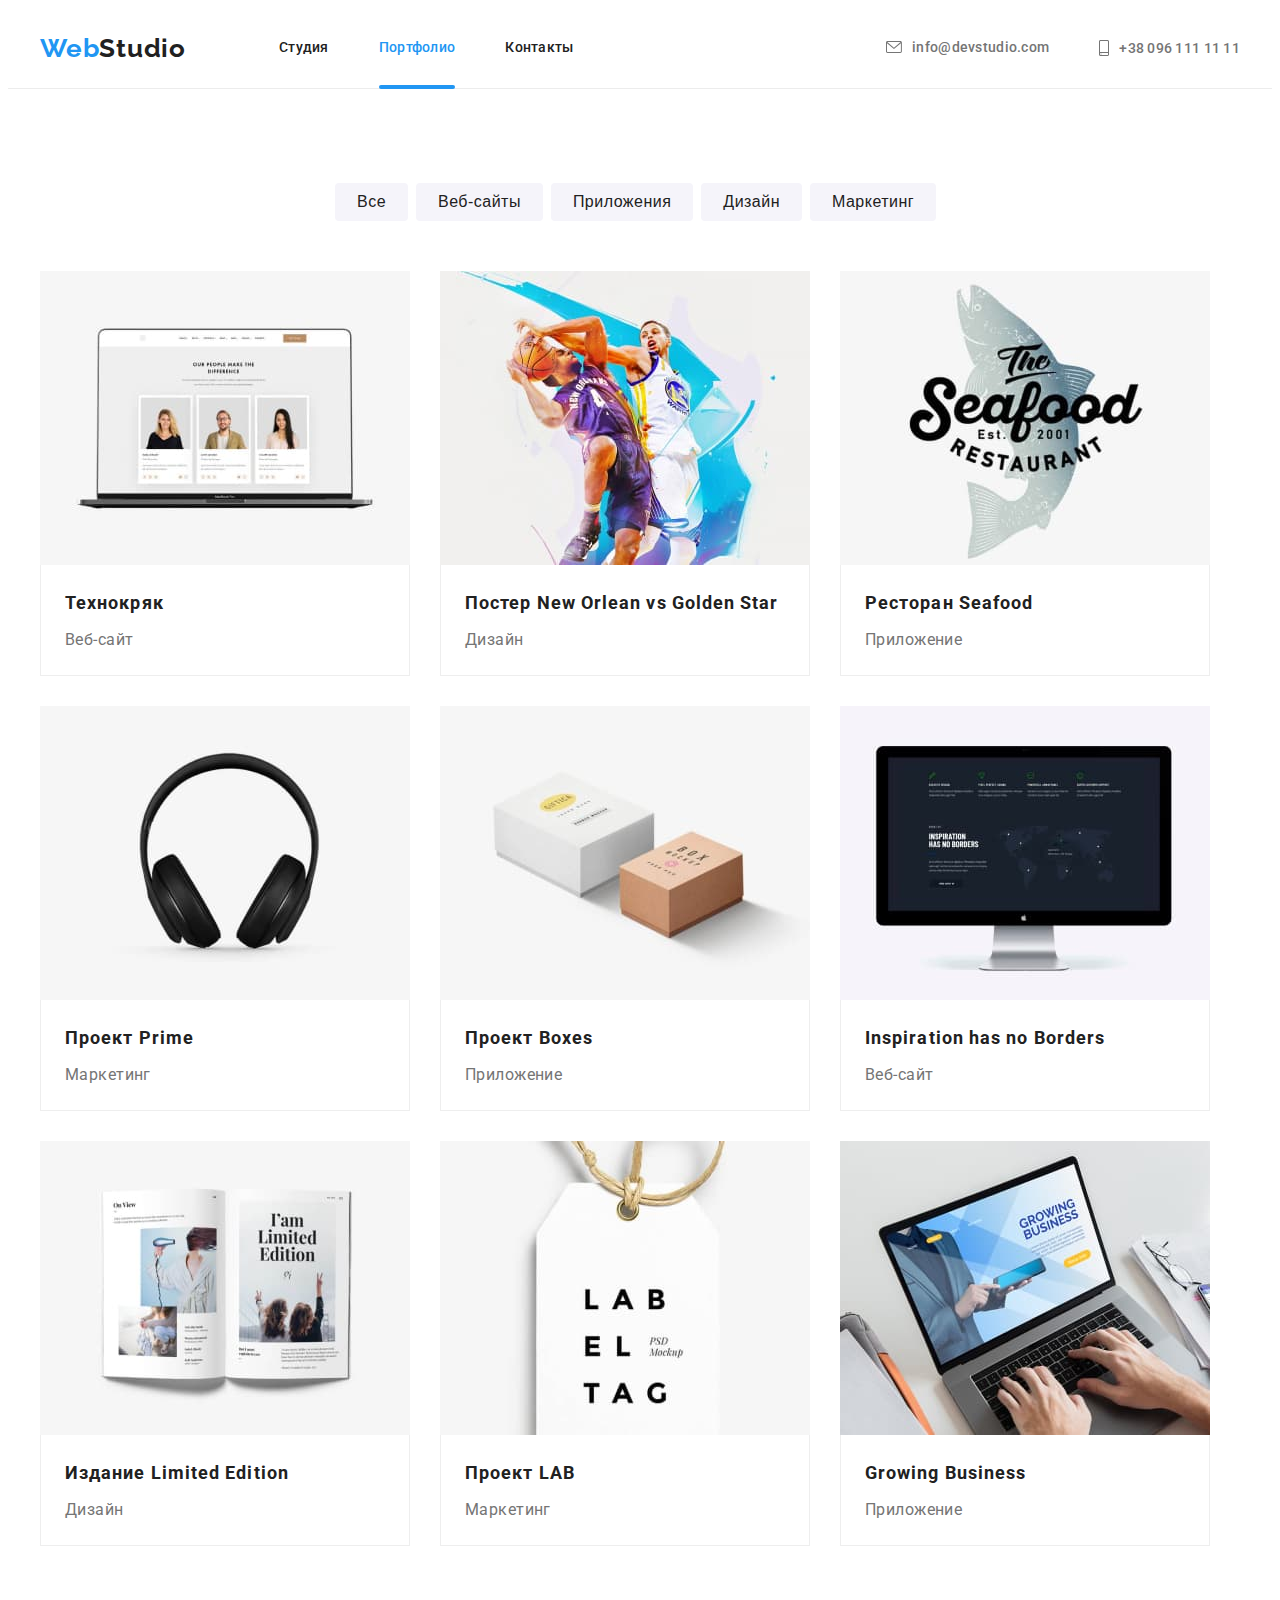
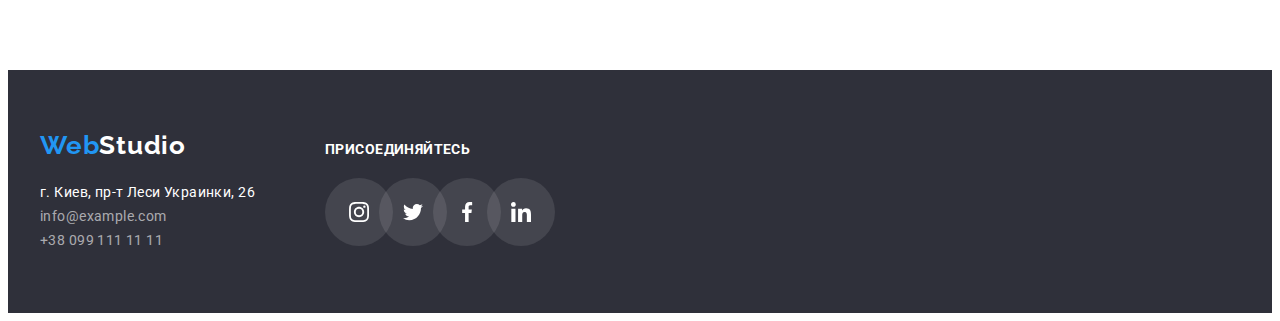
==== portfolio.html @ ee5de61a "new" ====
<!DOCTYPE html>
<html lang="ru">
<head>
    <meta charset="UTF-8">
    <meta http-equiv="X-UA-Compatible" content="IE=edge">
    <meta name="viewport" content="width=device-width, initial-scale=1.0">
    <!-- нормалізація -->
    <link rel="stylesheet" href="https://cdnjs.cloudflare.com/ajax/libs/modern-normalize/1.1.0/modern-normalize.min.css" integrity="sha512-wpPYUAdjBVSE4KJnH1VR1HeZfpl1ub8YT/NKx4PuQ5NmX2tKuGu6U/JRp5y+Y8XG2tV+wKQpNHVUX03MfMFn9Q==" crossorigin="anonymous" referrerpolicy="no-referrer" />
    <!-- наші основні стилі -->
    <link rel="stylesheet" href="./styles/styles.css">
    <title>WebStudio</title>
    <link rel="preconnect" href="https://fonts.googleapis.com">
    <link rel="preconnect" href="https://fonts.gstatic.com" crossorigin>
    <link href="https://fonts.googleapis.com/css2?family=Raleway:wght@700&family=Roboto:wght@400;500;700;900&display=swap" rel="stylesheet">
</head>
<body>
        <!-- хедер -->
        <header class="header">
            <div class="container header-container">
              <a class="logo-link link" href="./index.html">
                <span class="logo-web">Web</span>Studio
              </a>
              <nav class="header-nav">
                <ul class="header-list list">
                  <li class="header-list-item">
                    <a class="header-link link" href="./index.html">Студия</a>
                  </li>
                  <li class="header-list-item">
                    <a class="header-link link  current" href="./portfolio.html">Портфолио</a>
                  </li>
                  <li class="header-list-item">
                    <a class="header-link link" href="">Контакты</a>
                  </li>
                </ul>
              </nav>
              <div class="header-contact">
                <ul class="list contact-list">
                  <li>
                    <a class="link contact-link" href="mailto:info@devstudio.com">
                      <svg class="header-icon icon" width="16" height="12">
                        <use href="./images/icons.svg#icon-mail-header"></use>
                      </svg>
                      info@devstudio.com
                    </a>
                  </li>
                  <li>
                    <a class="link contact-link" href="tel:+380961111111">
                      <svg class="header-icon icon" width="10" height="16">
                        <use href="./images/icons.svg#icon-tel-header"></use>
                      </svg>
                      +38 096 111 11 11
                    </a>
                  </li>
                </ul>
              </div>
            </div>
          </header>
    
    <main>
        <!-- секція портфоліо -->
       <section class="section section-main ">
        <div class="container">
           <h1 hidden>Портфолио</h1>
           <ul class="list container-button ">
               <li><button class="btn list-btn btn-1" type="button">Все</button></li>
               <li><button class="btn list-btn" type="button">Веб-сайты</button></li>
               <li><button class="btn list-btn" type="button">Приложения</button></li>
               <li><button class="btn list-btn" type="button">Дизайн</button></li>
               <li><button class="btn list-btn" type="button">Маркетинг</button></li>
           </ul>
           <ul class="list list-box">
               <li class="main-box">
                <a class="main-box-item" href="">
                   <div class="overlay">
                    <img src="./images/images-portfolio/img-prtf-1.jpg" width="370" height="294" alt="Три фото на экране ноутбука">
                   <div class="main-box-overlay">
                    <p class="main-box-desc">Ресурс предлагает комплексные предложения с разным уровнем функционала и сервисов. Все это позволит посетителю получить исчерпывающие сведения о компании или частном лице.</p>
                   </div>
                  </div>
                  
                    <div class="box-content">
                        <h2 class="main-title">Технокряк</h2>
                        <p class="main-content">Веб-сайт</p>
                    </div>
                    
                    
                </a>
                </li>
               <li class="main-box">
                <a class="main-box-item" href="">
                  <div class="overlay">
                   <img src="./images/images-portfolio/img-prtf-2.jpg" width="370" height="294" alt="Баскетболисты в игре">
                   <div class="main-box-overlay">
                    <p class="main-box-desc">Ресурс предлагает комплексные предложения с разным уровнем функционала и сервисов. Все это позволит посетителю получить исчерпывающие сведения о компании или частном лице.</p>
                   </div>
                  </div>
                    <div class="box-content">
                        <h2 class="main-title">Постер New Orlean vs Golden Star</h2>
                        <p class="main-content">Дизайн</p>
                    </div>
                </a>
               </li>
               <li class="main-box">
                <a class="main-box-item" href="">
                   
                  <div class="overlay">
                    <img src="./images/images-portfolio/img-prtf-3.jpg" width="370" height="294" alt="Афиша рыбного ресторана">
                   <div class="main-box-overlay">
                    <p class="main-box-desc">Ресурс предлагает комплексные предложения с разным уровнем функционала и сервисов. Все это позволит посетителю получить исчерпывающие сведения о компании или частном лице.</p>
                   </div> 
                  </div>
                   <div class="box-content">
                        <h2 class="main-title">Ресторан Seafood</h2>
                        <p class="main-content">Приложение</p>
                    </div>
                </a>
               </li>
               <li class="main-box">
                <a class="main-box-item" href="">
                  <div class="overlay">
                    <img src="./images/images-portfolio/img-prtf-4.jpg" width="370" height="294" alt="Наушники">
                   <div class="main-box-overlay">
                    <p class="main-box-desc">Ресурс предлагает комплексные предложения с разным уровнем функционала и сервисов. Все это позволит посетителю получить исчерпывающие сведения о компании или частном лице.</p>
                   </div> 
                  </div>
                   <div class="box-content">
                        <h2 class="main-title">Проект Prime</h2>
                        <p class="main-content">Маркетинг</p>
                    </div>
                </a>
               </li>
               <li class="main-box">
                <a class="main-box-item" href="">
                  <div class="overlay">
                    <img src="./images/images-portfolio/img-prtf-5.jpg" width="370" height="294" alt="Пример дизайна коробок">
                   <div class="main-box-overlay">
                    <p class="main-box-desc">Ресурс предлагает комплексные предложения с разным уровнем функционала и сервисов. Все это позволит посетителю получить исчерпывающие сведения о компании или частном лице.</p>
                   </div> 
                  </div>
                   <div class="box-content">
                        <h2 class="main-title">Проект Boxes</h2>
                        <p class="main-content">Приложение</p>
                    </div>
                </a>
               </li>
               <li class="main-box">
                <a class="main-box-item" href="">
                  <div class="overlay">
                    <img src="./images/images-portfolio/img-prtf-6.jpg" width="370" height="294" alt="Экран MAC">
                   <div class="main-box-overlay">
                    <p class="main-box-desc">Ресурс предлагает комплексные предложения с разным уровнем функционала и сервисов. Все это позволит посетителю получить исчерпывающие сведения о компании или частном лице.</p>
                   </div> 
                  </div>
                   <div class="box-content">
                        <h2 class="main-title">Inspiration has no Borders</h2>
                        <p class="main-content">Веб-сайт</p>
                    </div>
                </a>
               </li>
               <li class="main-box">
                <a class="main-box-item" href="">
                  <div class="overlay">
                    <img src="./images/images-portfolio/img-prtf-7.jpg" width="370" height="294" alt="Разворот журнала">
                   <div class="main-box-overlay">
                    <p class="main-box-desc">Ресурс предлагает комплексные предложения с разным уровнем функционала и сервисов. Все это позволит посетителю получить исчерпывающие сведения о компании или частном лице.</p>
                   </div> 
                  </div>
                   <div class="box-content">
                        <h2 class="main-title">Издание Limited Edition</h2>
                        <p class="main-content">Дизайн</p>
                    </div>
                </a>
               </li>
               <li class="main-box">
                <a class="main-box-item" href="">
                  <div class="overlay">
                    <img src="./images/images-portfolio/img-prtf-8.jpg" width="370" height="294" alt="Бирка на веревке">
                   <div class="main-box-overlay">
                    <p class="main-box-desc">Ресурс предлагает комплексные предложения с разным уровнем функционала и сервисов. Все это позволит посетителю получить исчерпывающие сведения о компании или частном лице.</p>
                   </div> 
                  </div>
                   <div class="box-content">
                        <h2 class="main-title">Проект LAB</h2>
                        <p class="main-content">Маркетинг</p>
                    </div>
                </a>
               </li>
               <li class="main-box">
                <a class="main-box-item" href="">
                  <div class="overlay">
                    <img src="./images/images-portfolio/img-prtf-9.jpg" width="370" height="294" alt="Руки на клавиатуре ноутбука">
                   <div class="main-box-overlay">
                    <p class="main-box-desc">Ресурс предлагает комплексные предложения с разным уровнем функционала и сервисов. Все это позволит посетителю получить исчерпывающие сведения о компании или частном лице.</p>
                   </div> 
                  </div>
                   <div class="box-content">
                        <h2 class="main-title">Growing Business</h2>
                        <p class="main-content">Приложение</p>
                    </div>
                </a>
               </li>
           </ul>
        </div>
       </section>

    </main>
<!-- футер -->
<footer class="section-footer">
    <div class="container container-footer">
      <div>
      <a class="link footer-link-logo" href="./index.html"
        ><span class="logo-web">Web</span>Studio</a
      >
      <address>
        <ul class="list">
          <li>
            <a
              class="link footer-adress"
              href="https://goo.gl/maps/dULMYjYMqGE6EUVB7"
              target="_blank"
              rel="noopener noreferrer"
              >г. Киев, пр-т Леси Украинки, 26</a
            >
          </li>
          <li>
            <a
              class="link footer-link link-mail"
              href="mailto:info@example.com"
              >info@example.com</a
            >
          </li>
          <li>
            <a class="link footer-link link-tel" href="tel:+380991111111"
              >+38 099 111 11 11</a
            >
          </li>
        </ul>
      </address>
      </div>
      <div class="footer-social">
          <strong class="join">присоединяйтесь</strong>
          <ul class="footer-icons-list">
              <li class="footer-icons-item">
                  <a class="footer-link-icon icon" href="">
                      <svg class="footer-icon" width="20" height="20">
                          <use href="./images/icons.svg#icon-instagram"></use>
                      </svg>
                  </a>
              </li>
              <li class="footer-icons-item">
                  <a class="footer-link-icon icon" href="">
                      <svg class="footer-icon" width="20" height="20">
                          <use href="./images/icons.svg#icon-twitter"></use>
                      </svg>
                  </a>
              </li>
              <li class="footer-icons-item">
                  <a class="footer-link-icon icon" href="">
                      <svg class="footer-icon" width="20" height="20">
                          <use href="./images/icons.svg#icon-facebook"></use>
                      </svg>
                  </a>
              </li>
              <li class="footer-icons-item">
                  <a class="footer-link-icon icon" href="">
                      <svg class="footer-icon" width="20" height="20">
                          <use href="./images/icons.svg#icon-linkedin"></use>
                      </svg>
                  </a>
              </li>
          </ul>
      </div>
    </div>
  </footer>
  <script src="./js/modal.js"></script>
</body>
</html>
---- styles/styles.css ----
:root {
    /* fonts */
    --main-font: "roboto";
    --secondary-font: "raleway";

     /* text colors  */
     --accent-color: #2196F3;
     --light-theme-txt:  #212121;
     --dark-theme-txt:  #FFFFFF;
     --content-txt: #757575;
    

     /* bg colors */
     --dark-theme-bg: #2F303A;
     --white-theme-bg: #ffffff;
     --light-theme-bg: #F5F4FA;

     /* others */
     --borders-box: #EEEEEE;
     --icon-color: #AFB1B8;

     /* animation */
     --anim:  250ms cubic-bezier(0.4, 0, 0.2, 1);


     


    }

    body {
        font-family: var(--main-font), sans-serif ;
        font-size: 14px ;
        line-height: 1.71;
        letter-spacing: 0.03em;
        color:var(--light-theme-txt) ;
         }

         /* reset */

         h1,h2,h3,p {
            margin: 0;
         }

         img {
            display: block;
            max-width: 100%;
            height: auto;
         }

         /* common styles start */
         .no-scroll {
          overflow: hidden;
         }

         .container {
            width: 1200px;
            padding-left: 15px;
            padding-right: 15px;
            margin-left: auto;
            margin-right: auto;
            
         }
         .link {
             text-decoration: none;
         }
         .list {
             list-style: none;
             margin: 0;
             padding: 0;
         }
         .section {
          padding-top: 94px;
          padding-bottom: 94px;
         }
         

         /* common styles end */

         /* header section */
         .header {
          border-bottom: 1px solid #ECECEC;
         }
         .header-container {
            display: flex;
            align-items: center;
            height: 80px;
           
         }
         .header-nav {
            display: flex;
            margin-left: 93px;
         }
         .logo-web {
            display: flex;
            font-family: 'Raleway';
            font-style: normal;
            font-weight: 700;
            font-size: 26px;
            line-height: 1.19;
            letter-spacing: 0.03em;
            color:var(--accent-color);
         }
         .logo-link {
            display: flex;
            font-family: 'Raleway';
            font-style: normal;
            font-weight: 700;
            font-size: 26px;
            line-height: 1.19;
            letter-spacing: 0.03em;
            color:var(--light-theme-txt);
            
         }
         .header-list {
          position: relative;
          
          display: flex;
         }
         .header-link {
           
            display: block;
            font-weight: 500;
            line-height: 1.14;
            letter-spacing: 0.02em;
            color:var(--light-theme-txt);
            cursor: pointer;
            padding-top: 32px;
            padding-bottom: 32px;
            transition: color var(--anim);
         }
         .header-list-item {
          position: relative;
          
         }
         .header-list-item:not(:last-child)  {
            margin-right: 50px;
         }
         .header-contact {
            margin-left: auto;
         }
         .contact-link {
            margin-left: 50px;
         }
         
         .current {
            color: var(--accent-color);
         }
         .header-link:hover,
         .header-link:focus {
            color: var(--accent-color);
            
         }
         .contact-list {
            display: flex;
            font-weight: 500;
            line-height: 1.07;
            letter-spacing: 0.02em;
            color:var(--content-txt) ;
            cursor: pointer;
               
         }
         .contact-link {
             display: flex;
             align-items: center;
             justify-content: center;
             color: var(--content-txt);
             transition: color var(--anim);
         }
         .header-icon {
          margin-right: 10px;
          fill: currentColor;
         }
         
         .contact-link.header-link:hover .header-icon,
         .contact-link.header-link:focus .header-icon {
          fill: var(--accent-color);
         }
         .contact-link:hover,
         .contact-link:focus {
             color: var(--accent-color);
         }
         .current.header-link::after {
          content: '';
          position: absolute;
          bottom: -1px;
          left: 0;
          width: 100%;
          height: 4px;
          display: inline-block;
          background-color: var(--accent-color);
          border-radius: 2px;
         }
         
         
         
         /* герой */
        
         
         
         .hero {
          padding-top: 200px;
          padding-bottom: 200px;
          text-align: center;  
          background-color:var(--dark-theme-bg);
          background-image:linear-gradient(rgba(47, 48, 58, 0.4), rgba(47, 48, 58, 0.4)), url(../images/hero-bg.png);
          background-repeat: no-repeat;
          background-position: center;
          background-size: cover;
          max-width: 1600px;
          margin:0 auto;

         }
         
         .hero-title {
            margin-bottom: 25px;
            
            font-weight: 900;
            font-size: 44px;
            line-height: 1.36;
            text-align: center;
            letter-spacing: 0.06em;
            text-transform: uppercase;
            color:var(--dark-theme-txt)
         }
         .button-hero {
            border: none;
            
           
            width: 200px;
            height: 50px;
            text-align: center;
            font-weight: 700;
            font-size: 16px;
            line-height: 1.88;
            border-radius: 4px;
            letter-spacing: 0.06em;
            color:var(--dark-theme-txt);
            background-color: var(--accent-color);
            box-shadow: 0px 4px 4px rgba(0, 0, 0, 0.15);
            
            }
        .btn {
            padding: 6px 22px;
            font-weight: 500;
            font-size: 16px;
            line-height: 1.63;
            text-align: center;
            letter-spacing: 0.03em;
            color:var(--light-theme-txt);
            background-color: var(--light-theme-bg);
            cursor: pointer;
            border:var(--white-theme-bg);
             }
         .btn:hover,
         .btn:focus {
             text-shadow: 0px 4px 4px rgba(0, 0, 0, 0.25);
             color:var(--dark-theme-txt);
             background-color: var(--accent-color);
             box-shadow: 0px 3px 1px rgba(0, 0, 0, 0.1), 0px 1px 2px rgba(0, 0, 0, 0.08), 0px 2px 2px rgba(0, 0, 0, 0.12);
             border-radius: 4px;
            
             
             }  
             /* секция преимущества */
             
             
             .advantages-list {
               display: flex;
             }
             .advantages-item:not(:last-child) {
               margin-right:  30px;
             }
             .advtg-box {
               width: 270px;
             }
             
             .advantages-title {
               margin-bottom: 10px;
               font-family: 'Roboto';
               font-style: normal;
               font-weight: 700;
               font-size: 14px;
               line-height: 1.14;
               letter-spacing: 0.03em;
               text-transform: uppercase;
               color: var(--light-theme-txt);
                
             }
             .advantages-content {
                line-height: 1.71;
                letter-spacing: 0.03em;
                color:var(--content-txt);
             }
             .icon-wr {
              display: flex;
              align-items: center;
              justify-content: center;
              height: 120px;
              margin-bottom: 30px;
              background-color: var(--light-theme-bg);
              border-radius: 4px;
             }
             

             /* чем мы занимаемся */
             .list-example {
               display: flex;
              
             }
             .section-example {
              padding-top: 0;
             }

             .section-title {
             
               margin-bottom: 50px;
              
               font-family: 'Roboto';
               font-style: normal;
               font-weight: 700;
               font-size: 36px;
               line-height: 1.17;
               text-align: center;
               letter-spacing: 0.03em;
               color:var(--light-theme-txt);
                
                
             }
             .item-example {
              position: relative;
             }
             .item-example:not(:last-child) {
               margin-right: 30px;
             }

             .label-text {
              font-family: "Roboto";
              font-weight: 700;
              font-size: 14px;
              line-height: 1.14;
              text-align: center;
              letter-spacing: 0.03em;
              text-transform: uppercase;
              color: var(--dark-theme-txt);
             }
             .label {
              overflow: visible;
              bottom: 0;
              display: flex;
              justify-content: center;
              align-items: center;
              position: absolute;
              width: 370px;
              height: 70px;
              background: rgba(47, 48, 58, 0.8);
             }

             /* Наша команда */
             

             .list-team {
               display: flex;

             }
             

             .name-team-item {
               font-family: 'Roboto';
               font-style: normal;
               font-weight: 500;
               font-size: 16px;
               line-height: 1.19;
               text-align: center;
               letter-spacing: 0.03em;
               color:var(--light-theme-txt);
               
             }
             .team-prof {
                
                font-size: 16px;
                line-height: 1.19;
                text-align: center;
                letter-spacing: 0.03em;
                color:var(--content-txt);
             }
             .box-team {
                 background-color: var(--white-theme-bg);
                 box-shadow: 0px 2px 1px 0px #00000033;
                 box-shadow: 0px 1px 1px 0px #00000024;
                 box-shadow: 0px 1px 3px 0px #0000001F;
                 box-shadow: 0px 1px 3px rgba(0, 0, 0, 0.12), 0px 1px 1px rgba(0, 0, 0, 0.14), 0px 2px 1px rgba(0, 0, 0, 0.2);
                 border-radius: 0px 0px 4px 4px;

             }
             .box-team-item:not(:last-child) {
               margin-right: 30px;
               
             }
             .name-team-item {
              
               margin-bottom: 10px;
             }
             .team-prof {
               margin-bottom: 16px;
             }
             .section-team {
                 background-color: var(--light-theme-bg);
             }
             .main-title {
               font-family: 'Roboto';
               font-style: normal;
               font-weight: 700;
               font-size: 18px;
               line-height: 2;
               letter-spacing: 0.06em;
               color:var(--light-theme-txt);
                
             }
             .thumb-team {
              padding: 30px 0;
             }
             .icons-list-team {
              padding-inline-start: 0;
              display: flex;
              list-style: none;
              align-items: center;
              justify-content: center;
        
             }
             .icons-item-team:not(:last-child) {
              margin-right: 10px;

             }
             .icon-link-team {
              display: flex;
              align-items: center;
              justify-content: center;
              width: 44px;
              height: 44px;
              border-radius: 50%;
              background-color: var(--white-theme-bg);
              color: var(--icon-color);
              transition: color var(--anim), background-color var(--anim);
             }
             .icon-link-team:hover ,
             .icon-link-team:focus {
              background-color: var(--accent-color);
              color: var(--dark-theme-txt);
              
             
             }
             .icon-team {
             
              fill:currentColor;

             }
             .icon-team:hover,
             .icon-team:focus {
              fill: var(--dark-theme-txt);
             }

             /* section clients */
             .clients-list {
              display: flex;
              margin: 0;
              list-style: none;
              padding-inline-start: 0;
             }
             .client-item:not(:last-child) {
              margin-right: 30px;

             }
             .client-link {
              display: flex;
              width: 170px;
              height: 92px;
              align-items: center;
              justify-content: center;
              border: 1px solid var(--icon-color);
              border-radius: 4px;
              transition:  border var(--anim);


             }
             .client-icon {
              fill: var(--icon-color);
              transition: fill var(--anim);
             }
          
             .client-link:hover,
             .client-link:focus {
              color: var(--accent-color);
              border-color: var(--accent-color);
             }
          
             .client-link:hover .client-icon.icon,
             .client-link:focus .client-icon.icon {
              fill: var(--accent-color);
             }

             /* portfolio styles */
             
             .container-button {
               display: flex;
               margin-bottom: 50px;
              
            
             }

             .list-btn{
               margin-right: 8px;
               border-radius: 4px;
               transition: color var(--anim), background-color var(--anim), border-radius var(--anim), border var(--anim), box-shadow var(--anim);
             }
             .btn-1 {
               margin-left: 295px;
             }

             .list-box {
               
               display: flex;
               
               flex-wrap: wrap;
             }
             .main-title {
              margin-bottom: 4px;
             }
             .main-content {
                font-size: 16px;
                line-height: 1.88;
                color:var(--content-txt);
                
             }
             .main-box {
               
                margin-right: 30px;
                margin-bottom: 30px;
               
               
             
               }
               .overlay {
                position: relative;
                overflow: hidden;
               }
               .main-box:hover .main-box-overlay {
                transform: translateY(0);
                

               }
             .main-box:nth-child(3n) {
               margin-right: 0;
             }
             .main-box-item {
              
              display: block;
              text-decoration: none;
             }

             .main-box-item:hover,
             .main-box-item:focus {
              box-shadow: 0px 1px 1px rgba(0, 0, 0, 0.12), 0px 4px 4px rgba(0, 0, 0, 0.06), 1px 4px 6px rgba(0, 0, 0, 0.16);
             }
             .box-content {

              padding: 20px 24px;
              border-left: 1px solid var(--borders-box);
              border-right: 1px solid var(--borders-box);
              border-bottom: 1px solid var(--borders-box);


             }
             .main-box-desc {
              width: 370px;
              font-family: 'Roboto';
              font-style: normal;
              font-weight: 400;
              font-size: 18px;
              line-height: 28px;
              letter-spacing: 0.03em;
              color: var(--dark-theme-txt);   
             }
             .main-box-overlay {
              
              position: absolute;
              top: 0;
              left: 0;
              width: 100%;
              height: 100%;
              transform: translateY(100%);
              display: flex;
              align-items: center;
              justify-content: center;
              padding: 15px;
              transition: transform var(--anim);
              
              background-color: var(--accent-color);
             }
             


             /* Footer */
             .container-footer {
              display: flex;
              align-items: baseline;
              padding: 0 15px;
             }
             .section-footer {
               padding-top: 60px;
               padding-bottom: 60px;
               background-color: var(--dark-theme-bg);
             }
             
             
             .footer-link-logo {
               display: flex;
               
               margin-bottom: 20px;
               font-family: 'Raleway';
               font-style: normal;
               font-weight: 700;
               font-size: 26px;
               line-height: 1.19;
               letter-spacing: 0.03em;
               color:var(--dark-theme-txt);
             }
             .footer-adress {
               font-style: normal;
               line-height: 1.71;
               letter-spacing: 0.03em;
               color: var(--dark-theme-txt);
               transition: color var(--anim);
             }
             .footer-link {
               font-style: normal;
               color: var(--content-txt);
                line-height: 1.71;
                color: rgba(255, 255, 255, 0.6);
                transition: color var(--anim);
             
              }
             .link-mail {
               margin-top: 9px;
               margin-bottom: 9px;
             }
             .link-tel {
               margin-bottom: 60px;
             }
             
             .footer-adress:hover,
             .footer-adress:focus {
                 color: var(--accent-color);
             }
             
             .footer-link:hover,
             .footer-link:focus {
                 color: var(--accent-color);
             }
             
             .join {
              display: inline-block;
              margin-bottom: 20px;
              font-size: 14px;
              line-height: 1.14;
              text-transform: uppercase;
              color: var(--dark-theme-txt);
             }
             .footer-icons-list {
              display: flex;
              list-style: none;
              padding: 0;
              margin: 0;
             }
             .footer-icons-item {
              width: 44px;
              height: 44px;
             }
             .footer-icons-item:not(:last-child) {
              margin-right: 10px;
             }
             .footer-link-icon {
              display: flex;
              align-items: center;
              justify-content: center;
              width: 44px;
              height: 44px;
              padding: 12px;
              color: var(--white-color);
              background-color: rgba(255, 255, 255, 0.1);
              border-radius: 50%;
              transition: background-color var(--anim);

             }
             .footer-icon{
              fill: var(--dark-theme-txt);
             }
             .footer-link-icon:hover,
             .footer-link-icon:focus {
              background-color: var(--accent-color);
             }
             .footer-social {
              margin-left: 70px;
             }

             /* модальне вікно */
             .backdrop {
              position: fixed;
              top: 0;
              left: 0;
              width: 100%;
              height: 100%;
              background-color: rgba(0, 0, 0, 0.2);
              opacity: 1;
              visibility: visible;
              pointer-events: initial;
              transition: opacity var(--anim), visibility var(--anim);

            }
            .modal {
              position: absolute;
              top: 50%;
              left: 50%;
              transform: translate(-50%, -50%);
              width: 528px;
              height: 581px;
              background-color:var(--white-theme-bg);
              box-shadow: 0px 1px 3px rgba(0, 0, 0, 0.12), 0px 1px 1px rgba(0, 0, 0, 0.14), 0px 2px 1px rgba(0, 0, 0, 0.2);
              border-radius: 4px;
              z-index: 100;
            }
            .modal-close-btn {
              position: absolute;
              top:0;
              right: 0;
              width: 30px;
              height: 30px;
              border-radius: 50%;
              margin-top: 8px;
              margin-right: 8px;
              display: flex;
              align-items: center;
              justify-content: center;
              background:var(--white-theme-bg);
              border: none;
              padding: 0;
              border: 1px solid rgba(0, 0, 0, 0.1);
              cursor: pointer;


          
            }
            .close-btn-pic {
              width: 18px;
              height: 18px;
            }

            .backdrop.is-hidden {
              opacity: 0;
              visibility: hidden;
              pointer-events: none;
              transition: opacity var(--anim), visibility var(--anim);
            }
            .modal-text {
              font-style: italic;
              font-size: 30px;
              text-align: center;
              margin-top: 50%;
            }
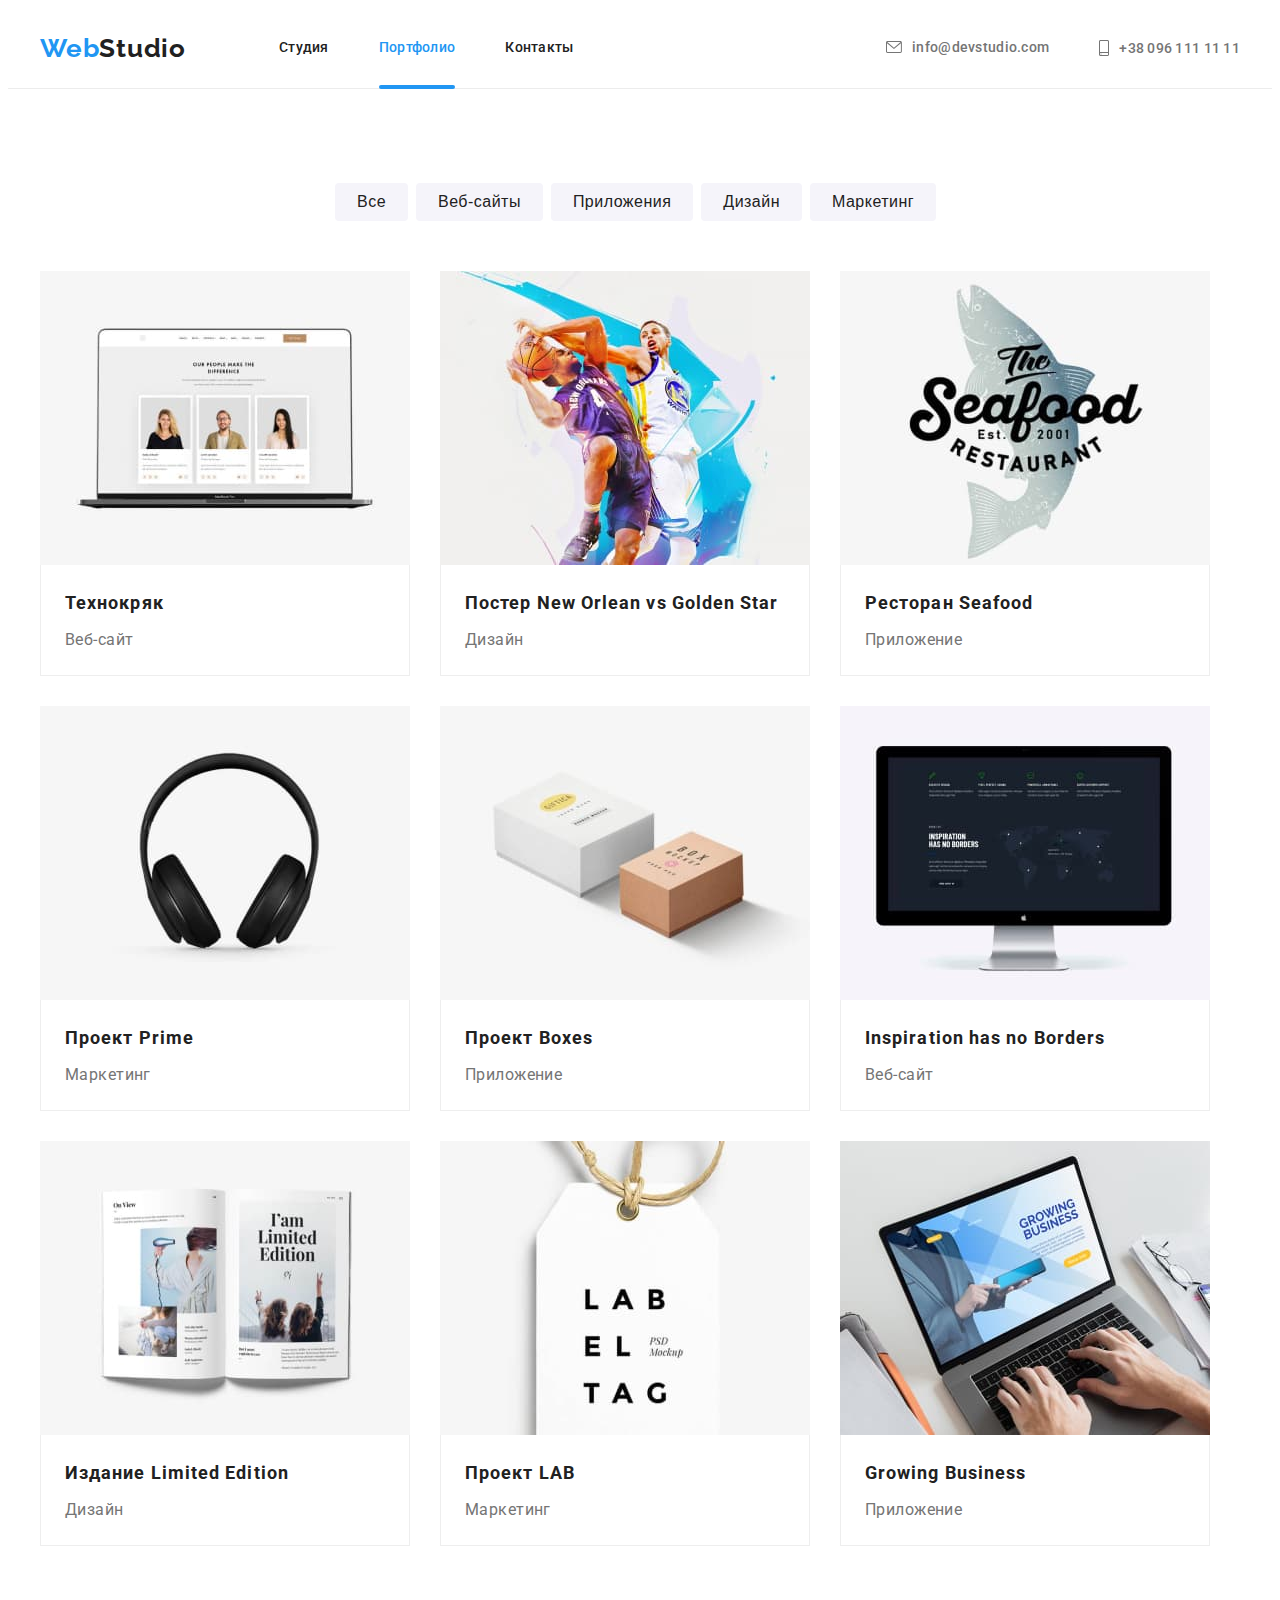
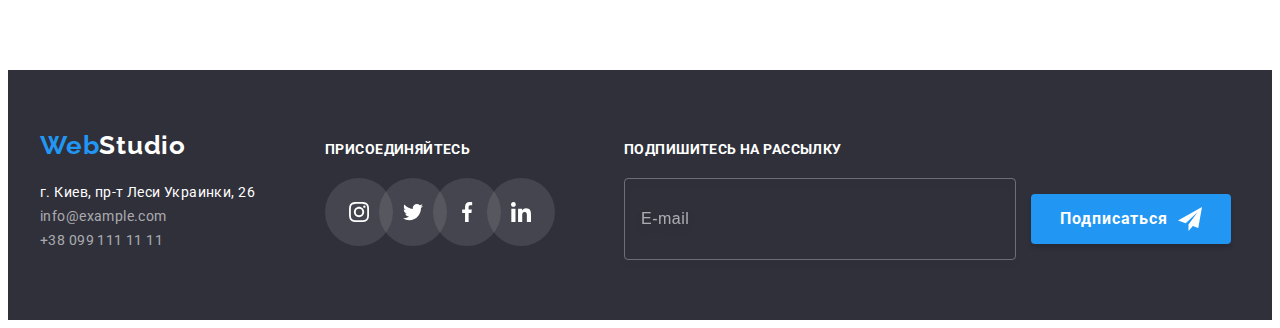
==== commit 9eed07c2: "upd" ====
--- a/portfolio.html
+++ b/portfolio.html
@@ -270,6 +270,20 @@
               </li>
           </ul>
       </div>
+      <div class="subscrible">
+        <strong class="join">Подпишитесь на рассылку</strong>
+        <form class="form">
+          <label>
+            <input class="subscrible-input" type="email" name="user-email" placeholder="E-mail"> 
+          </label>
+          <button class="form-btn" type="submit">
+            <span class="form-btn-text">Подписаться</span>
+            <svg class="form-btn-icon" width="24" height="24">
+              <use href="./images/icons.svg#icon-send"></use>
+            </svg>
+          </button>
+        </form>
+      </div>
     </div>
   </footer>
   <script src="./js/modal.js"></script>
--- a/styles/styles.css
+++ b/styles/styles.css
@@ -18,6 +18,7 @@
      /* others */
      --borders-box: #EEEEEE;
      --icon-color: #AFB1B8;
+     --btn-hover-color: #188ce8;
 
      /* animation */
      --anim:  250ms cubic-bezier(0.4, 0, 0.2, 1);
@@ -240,6 +241,10 @@
             box-shadow: 0px 4px 4px rgba(0, 0, 0, 0.15);
             
             }
+        .button-hero:hover,
+        .button-hero:focus {
+          background-color: var(--btn-hover-color);
+        }
         .btn {
             padding: 6px 22px;
             font-weight: 500;
@@ -250,6 +255,7 @@
             color:var(--light-theme-txt);
             background-color: var(--light-theme-bg);
             cursor: pointer;
+            border-radius: 4px;
             border:var(--white-theme-bg);
              }
          .btn:hover,
@@ -702,6 +708,81 @@
              .footer-social {
               margin-left: 70px;
              }
+             /* форма підписки в футері */
+             .subscrible {
+              display: block;
+              margin-left: 93px;
+             }
+             .form {
+              display: flex;
+              align-items: center;
+              
+              
+             }
+             
+             .subscrible-input {
+              margin-right: 15px;
+              
+      
+              padding: 15px 16px;
+          
+              width: 358px;
+              height: 50px;
+              background-color: transparent;
+              font-size: 16px;
+              line-height: 1.25;
+              letter-spacing: 0.03em;
+              color: var(--dark-theme-txt);
+              transition: outline var(--anim), border-color var(--anim);
+              
+              border: 1px solid rgba(255, 255, 255, 0.3);
+              filter: drop-shadow(0px 4px 4px rgba(0, 0, 0, 0.15));
+              border-radius: 4px;
+             }
+             .subscrible-input:focus {
+              outline: transparent;
+              border-color: var(--dark-theme-txt);
+            }
+            .subscrible-input::placeholder {
+              font-size: 16px;
+              line-height: 1.25;
+              letter-spacing: 0.03em;
+              color: rgba(255, 255, 255, 0.6);
+          }
+            .form-btn {
+              width: 200px;
+              height: 50px;
+              border-radius: 4px;
+              border-style: none;
+              display: inline-flex;
+              align-items: center;
+              justify-content: center;
+              background-color: var(--accent-color);
+              box-shadow: 0px 4px 4px rgba(0, 0, 0, 0.15);
+              transition: background-color var(--accent-color);
+            
+            }
+            .form-btn:hover,
+            .form-btn:focus {
+              background-color: var(--btn-hover-color);
+
+
+            }
+            .form-btn-text {
+              margin-right: 10px;
+              font-family: 'Roboto';
+              font-style: normal;
+              font-weight: 700;
+              font-size: 16px;
+              line-height: 30px;
+              letter-spacing: 0.06em;
+              color: var(--dark-theme-txt);
+            }
+            .form-btn-icon {
+             
+              fill: var(--dark-theme-txt);
+            }
+            
 
              /* модальне вікно */
              .backdrop {
@@ -746,9 +827,16 @@
               padding: 0;
               border: 1px solid rgba(0, 0, 0, 0.1);
               cursor: pointer;
+              transition: var(--anim);
+              
+
 
 
           
+            }
+            .modal-close-btn:hover,
+            .modal-close-btn:focus +.close-btn-pic {
+              fill: var(--accent-color);
             }
             .close-btn-pic {
               width: 18px;
@@ -761,11 +849,138 @@
               pointer-events: none;
               transition: opacity var(--anim), visibility var(--anim);
             }
-            .modal-text {
-              font-style: italic;
-              font-size: 30px;
+            .modal-area {
+              padding: 0 40px;
+            }
+            .modal-title {
+              margin-top: 40px;
+              margin-bottom: 12px;
+              font-family: 'Roboto';
+              font-style: normal;
+              font-weight: 700;
+              font-size: 20px;
+              line-height: 1.15;
               text-align: center;
-              margin-top: 50%;
-            }
-
-
+              letter-spacing: 0.03em;
+              color: var(--light-theme-txt);
+            }
+            .modal-list-item:not(:last-child){
+              position: relative;
+              margin-bottom: 10px;
+            }
+            .modal-list-item:last-child {
+              margin-bottom: 20px;
+            }
+            .modal-form-input {
+              width: 100%;
+              height: 40px;
+              padding: 12px 15px 12px 42px;
+              font-size: 16px;
+              line-height: 1.25;
+              letter-spacing: 0.03em;
+              color: var(--content-txt);               
+              border: 1px solid rgba(33, 33, 33, 0.2);
+              border-radius: 4px;
+              transition: outline var(--anim), border-color var(--anim);
+              cursor: pointer;
+              }
+              .label-title {
+                color: var(--content-txt);
+              }
+              .modal-form-icon {
+                position: absolute;
+                top: 55%;
+                left: 12px;
+                fill: var(--light-theme-txt);
+                transition: var(--anim);
+              }
+              .modal-form-input-comment {
+                resize: none;
+                width: 100%;
+                height: 120px;
+                padding: 12px 16px;
+                color: var(--content-txt);
+                background-color: transparent;
+                border: 1px solid rgba(33, 33, 33, 0.2);
+                border-radius: 4px;
+                transition: outline var(--anim), border-color var(--anim);
+                }
+              .modal-form-input-comment::placeholder {
+                font-size: 14px;
+                line-height: 1.14;
+               letter-spacing: 0.01em;
+               color: rgba(117, 117, 117, 0.5);
+                }
+              .modal-form-input:focus,
+              .modal-form-input-comment:focus {
+                outline: transparent;
+                border-color: var(--accent-color);
+   
+               }
+             .modal-form-input:focus +.modal-form-icon {
+              fill: var(--accent-color);
+             }
+             /* checkbox */
+              .visually-hidden {
+                visibility: hidden;
+              }
+              .form-checkbox-label {
+                display: flex;
+                align-items: center;
+                justify-content: center;
+                margin-bottom: 30px;
+
+               }
+              .form-icon-check {
+                
+                
+                display: inline-flex;
+                align-items: center;
+                justify-content: center;
+                width: 16px;
+                height: 15px;
+                margin-right: 7px;
+                border: 2px solid var(--light-theme-txt);
+                border-radius: 2px;
+                outline-offset: -2px;
+                fill: var(--dark-theme-txt);
+                transition: background-color var(--anim), outline-color var(--anim);
+
+               }
+               .checkbox-text {
+                margin-right: 10px;
+                font-weight: 400;
+                font-size: 14px;
+                line-height: 1.7;
+                letter-spacing: 0.03em;
+                color: var(--content-txt);
+               }
+                
+              .checkbox-link {
+                text-decoration-line: underline;
+                color: var(--accent-color);
+
+
+              }
+              .modal-form-check:checked +.form-icon-check {
+               background-color: var(--accent-color);
+               outline-color: var(--accent-color);
+               border-color: var(--accent-color);
+                }
+                .btn-checkbox {
+                  margin-left: 165px;
+                  background-color: var(--accent-color);
+                  
+                }
+                .btn-checkbox:hover,
+                .btn-checkbox:focus {
+                  background-color: var(--btn-hover-color);
+                }
+                .form-button-text {
+                  color: var(--dark-theme-txt);
+                }
+                
+          
+            
+
+
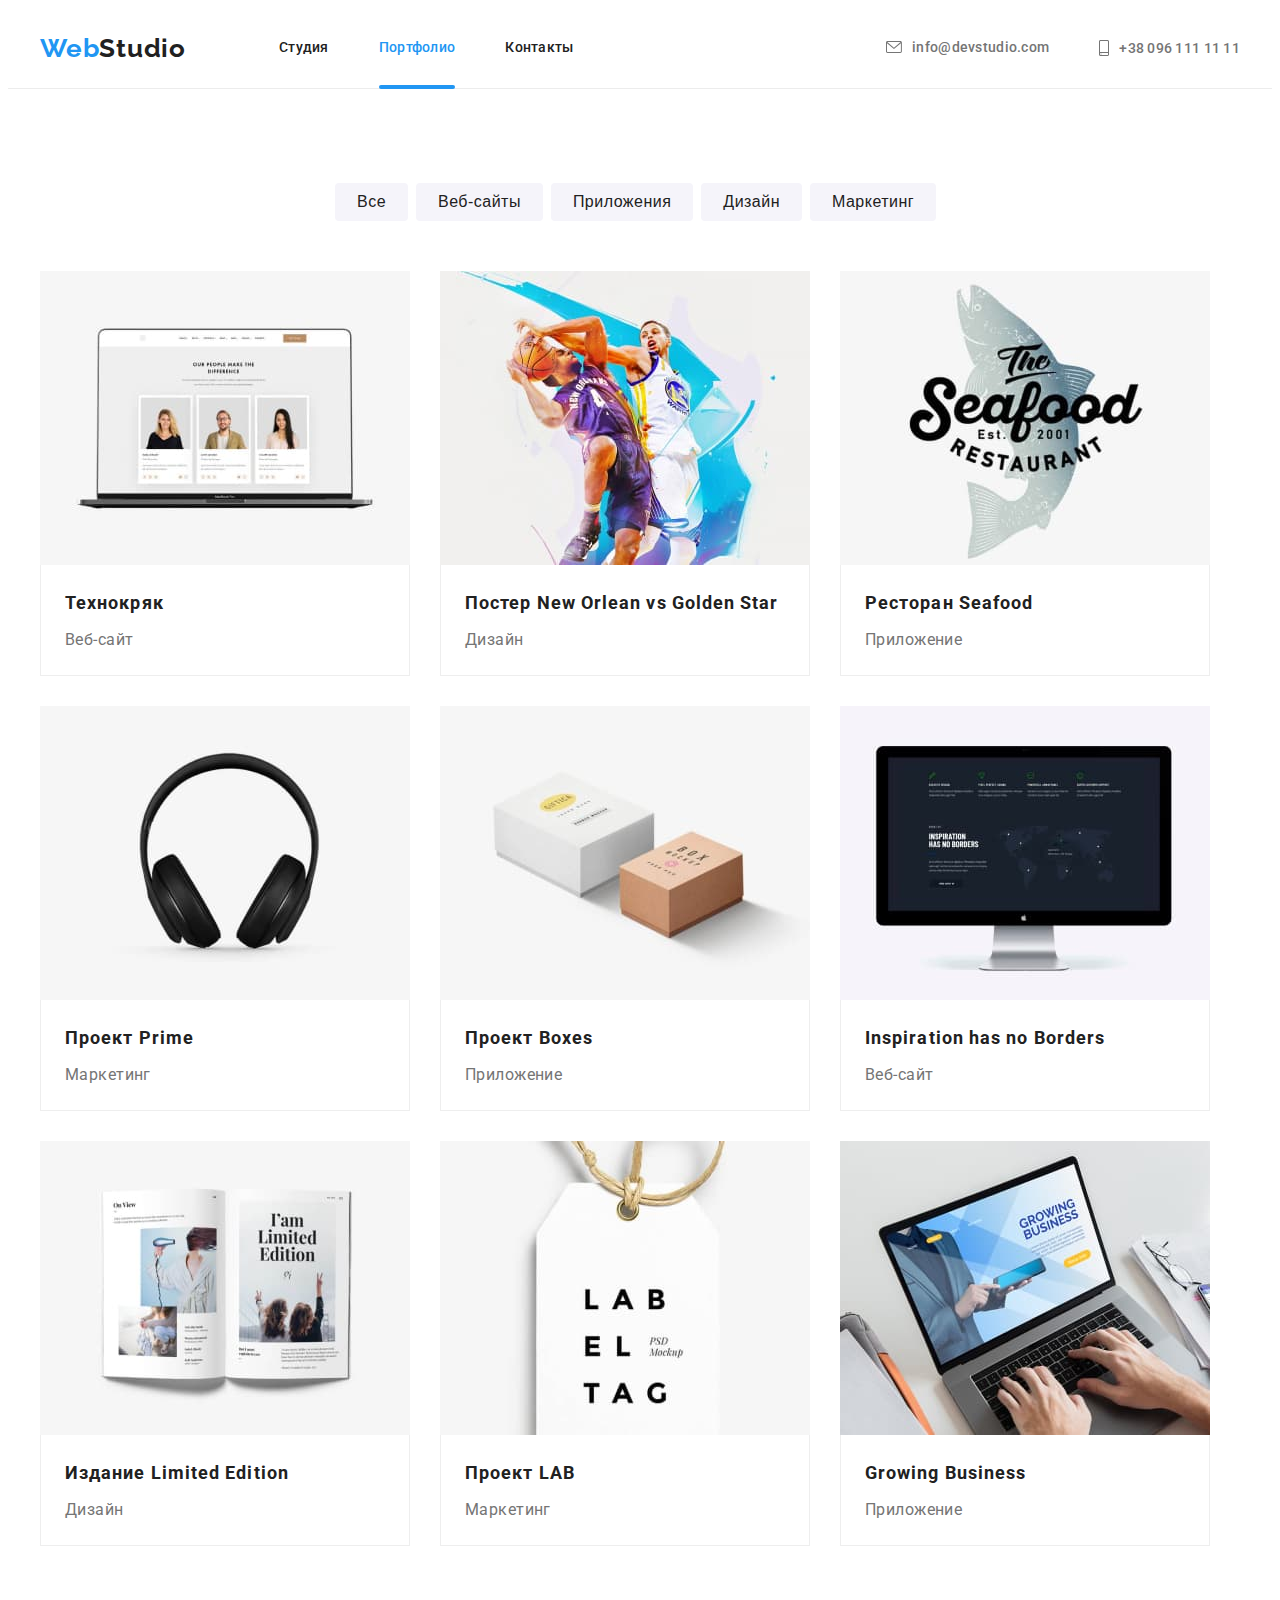
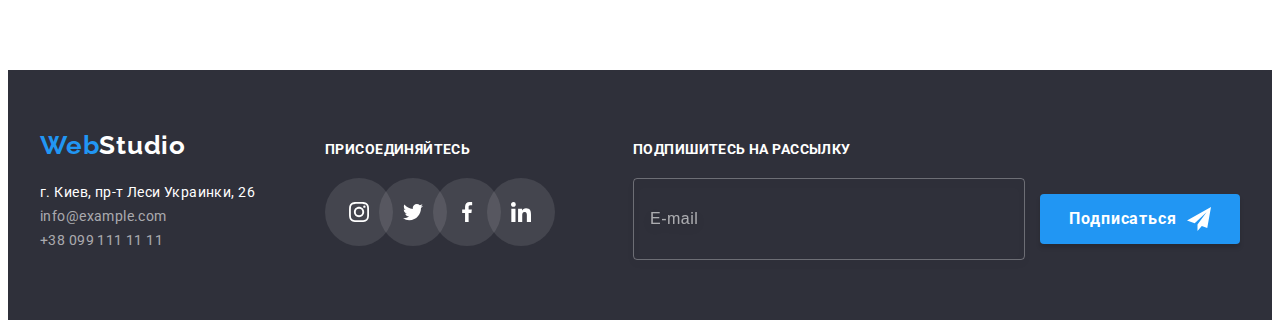
==== commit 09340777: "upd BEM" ====
--- a/portfolio.html
+++ b/portfolio.html
@@ -58,27 +58,27 @@
     
     <main>
         <!-- секція портфоліо -->
-       <section class="section section-main ">
+       <section class="section ">
         <div class="container">
            <h1 hidden>Портфолио</h1>
-           <ul class="list container-button ">
-               <li><button class="btn list-btn btn-1" type="button">Все</button></li>
-               <li><button class="btn list-btn" type="button">Веб-сайты</button></li>
-               <li><button class="btn list-btn" type="button">Приложения</button></li>
-               <li><button class="btn list-btn" type="button">Дизайн</button></li>
-               <li><button class="btn list-btn" type="button">Маркетинг</button></li>
+           <ul class="list portfolio__container-button ">
+               <li><button class="btn portfolio__list-btn btn-1" type="button">Все</button></li>
+               <li><button class="btn portfolio__list-btn" type="button">Веб-сайты</button></li>
+               <li><button class="btn portfolio__list-btn" type="button">Приложения</button></li>
+               <li><button class="btn portfolio__list-btn" type="button">Дизайн</button></li>
+               <li><button class="btn portfolio__list-btn" type="button">Маркетинг</button></li>
            </ul>
-           <ul class="list list-box">
-               <li class="main-box">
-                <a class="main-box-item" href="">
+           <ul class="list portfolio__list">
+               <li class="portfolio__box">
+                <a class="portfolio__item" href="">
                    <div class="overlay">
                     <img src="./images/images-portfolio/img-prtf-1.jpg" width="370" height="294" alt="Три фото на экране ноутбука">
-                   <div class="main-box-overlay">
-                    <p class="main-box-desc">Ресурс предлагает комплексные предложения с разным уровнем функционала и сервисов. Все это позволит посетителю получить исчерпывающие сведения о компании или частном лице.</p>
+                   <div class="portfolio__overlay">
+                    <p class="portfolio__desc">Ресурс предлагает комплексные предложения с разным уровнем функционала и сервисов. Все это позволит посетителю получить исчерпывающие сведения о компании или частном лице.</p>
                    </div>
                   </div>
                   
-                    <div class="box-content">
+                    <div class="portfolio__box-content">
                         <h2 class="main-title">Технокряк</h2>
                         <p class="main-content">Веб-сайт</p>
                     </div>
@@ -86,114 +86,114 @@
                     
                 </a>
                 </li>
-               <li class="main-box">
-                <a class="main-box-item" href="">
+               <li class="portfolio__box">
+                <a class="portfolio__item" href="">
                   <div class="overlay">
                    <img src="./images/images-portfolio/img-prtf-2.jpg" width="370" height="294" alt="Баскетболисты в игре">
-                   <div class="main-box-overlay">
-                    <p class="main-box-desc">Ресурс предлагает комплексные предложения с разным уровнем функционала и сервисов. Все это позволит посетителю получить исчерпывающие сведения о компании или частном лице.</p>
+                   <div class="portfolio__overlay">
+                    <p class="portfolio__desc">Ресурс предлагает комплексные предложения с разным уровнем функционала и сервисов. Все это позволит посетителю получить исчерпывающие сведения о компании или частном лице.</p>
                    </div>
                   </div>
-                    <div class="box-content">
+                    <div class="portfolio__box-content">
                         <h2 class="main-title">Постер New Orlean vs Golden Star</h2>
                         <p class="main-content">Дизайн</p>
                     </div>
                 </a>
                </li>
-               <li class="main-box">
-                <a class="main-box-item" href="">
+               <li class="portfolio__box">
+                <a class="portfolio__item" href="">
                    
                   <div class="overlay">
                     <img src="./images/images-portfolio/img-prtf-3.jpg" width="370" height="294" alt="Афиша рыбного ресторана">
-                   <div class="main-box-overlay">
-                    <p class="main-box-desc">Ресурс предлагает комплексные предложения с разным уровнем функционала и сервисов. Все это позволит посетителю получить исчерпывающие сведения о компании или частном лице.</p>
-                   </div> 
-                  </div>
-                   <div class="box-content">
+                   <div class="portfolio__overlay">
+                    <p class="portfolio__desc">Ресурс предлагает комплексные предложения с разным уровнем функционала и сервисов. Все это позволит посетителю получить исчерпывающие сведения о компании или частном лице.</p>
+                   </div> 
+                  </div>
+                   <div class="portfolio__box-content">
                         <h2 class="main-title">Ресторан Seafood</h2>
                         <p class="main-content">Приложение</p>
                     </div>
                 </a>
                </li>
-               <li class="main-box">
-                <a class="main-box-item" href="">
+               <li class="portfolio__box">
+                <a class="portfolio__item" href="">
                   <div class="overlay">
                     <img src="./images/images-portfolio/img-prtf-4.jpg" width="370" height="294" alt="Наушники">
-                   <div class="main-box-overlay">
-                    <p class="main-box-desc">Ресурс предлагает комплексные предложения с разным уровнем функционала и сервисов. Все это позволит посетителю получить исчерпывающие сведения о компании или частном лице.</p>
-                   </div> 
-                  </div>
-                   <div class="box-content">
+                   <div class="portfolio__overlay">
+                    <p class="portfolio__desc">Ресурс предлагает комплексные предложения с разным уровнем функционала и сервисов. Все это позволит посетителю получить исчерпывающие сведения о компании или частном лице.</p>
+                   </div> 
+                  </div>
+                   <div class="portfolio__box-content">
                         <h2 class="main-title">Проект Prime</h2>
                         <p class="main-content">Маркетинг</p>
                     </div>
                 </a>
                </li>
-               <li class="main-box">
-                <a class="main-box-item" href="">
+               <li class="portfolio__box">
+                <a class="portfolio__item" href="">
                   <div class="overlay">
                     <img src="./images/images-portfolio/img-prtf-5.jpg" width="370" height="294" alt="Пример дизайна коробок">
-                   <div class="main-box-overlay">
-                    <p class="main-box-desc">Ресурс предлагает комплексные предложения с разным уровнем функционала и сервисов. Все это позволит посетителю получить исчерпывающие сведения о компании или частном лице.</p>
-                   </div> 
-                  </div>
-                   <div class="box-content">
+                   <div class="portfolio__overlay">
+                    <p class="portfolio__desc">Ресурс предлагает комплексные предложения с разным уровнем функционала и сервисов. Все это позволит посетителю получить исчерпывающие сведения о компании или частном лице.</p>
+                   </div> 
+                  </div>
+                   <div class="portfolio__box-content">
                         <h2 class="main-title">Проект Boxes</h2>
                         <p class="main-content">Приложение</p>
                     </div>
                 </a>
                </li>
-               <li class="main-box">
-                <a class="main-box-item" href="">
+               <li class="portfolio__box">
+                <a class="portfolio__item" href="">
                   <div class="overlay">
                     <img src="./images/images-portfolio/img-prtf-6.jpg" width="370" height="294" alt="Экран MAC">
-                   <div class="main-box-overlay">
-                    <p class="main-box-desc">Ресурс предлагает комплексные предложения с разным уровнем функционала и сервисов. Все это позволит посетителю получить исчерпывающие сведения о компании или частном лице.</p>
-                   </div> 
-                  </div>
-                   <div class="box-content">
+                   <div class="portfolio__overlay">
+                    <p class="portfolio__desc">Ресурс предлагает комплексные предложения с разным уровнем функционала и сервисов. Все это позволит посетителю получить исчерпывающие сведения о компании или частном лице.</p>
+                   </div> 
+                  </div>
+                   <div class="portfolio__box-content">
                         <h2 class="main-title">Inspiration has no Borders</h2>
                         <p class="main-content">Веб-сайт</p>
                     </div>
                 </a>
                </li>
-               <li class="main-box">
-                <a class="main-box-item" href="">
+               <li class="portfolio__box">
+                <a class="portfolio__item" href="">
                   <div class="overlay">
                     <img src="./images/images-portfolio/img-prtf-7.jpg" width="370" height="294" alt="Разворот журнала">
-                   <div class="main-box-overlay">
-                    <p class="main-box-desc">Ресурс предлагает комплексные предложения с разным уровнем функционала и сервисов. Все это позволит посетителю получить исчерпывающие сведения о компании или частном лице.</p>
-                   </div> 
-                  </div>
-                   <div class="box-content">
+                   <div class="portfolio__overlay">
+                    <p class="portfolio__desc">Ресурс предлагает комплексные предложения с разным уровнем функционала и сервисов. Все это позволит посетителю получить исчерпывающие сведения о компании или частном лице.</p>
+                   </div> 
+                  </div>
+                   <div class="portfolio__box-content">
                         <h2 class="main-title">Издание Limited Edition</h2>
                         <p class="main-content">Дизайн</p>
                     </div>
                 </a>
                </li>
-               <li class="main-box">
-                <a class="main-box-item" href="">
+               <li class="portfolio__box">
+                <a class="portfolio__item" href="">
                   <div class="overlay">
                     <img src="./images/images-portfolio/img-prtf-8.jpg" width="370" height="294" alt="Бирка на веревке">
-                   <div class="main-box-overlay">
-                    <p class="main-box-desc">Ресурс предлагает комплексные предложения с разным уровнем функционала и сервисов. Все это позволит посетителю получить исчерпывающие сведения о компании или частном лице.</p>
-                   </div> 
-                  </div>
-                   <div class="box-content">
+                   <div class="portfolio__overlay">
+                    <p class="portfolio__desc">Ресурс предлагает комплексные предложения с разным уровнем функционала и сервисов. Все это позволит посетителю получить исчерпывающие сведения о компании или частном лице.</p>
+                   </div> 
+                  </div>
+                   <div class="portfolio__box-content">
                         <h2 class="main-title">Проект LAB</h2>
                         <p class="main-content">Маркетинг</p>
                     </div>
                 </a>
                </li>
-               <li class="main-box">
-                <a class="main-box-item" href="">
+               <li class="portfolio__box">
+                <a class="portfolio__item" href="">
                   <div class="overlay">
                     <img src="./images/images-portfolio/img-prtf-9.jpg" width="370" height="294" alt="Руки на клавиатуре ноутбука">
-                   <div class="main-box-overlay">
-                    <p class="main-box-desc">Ресурс предлагает комплексные предложения с разным уровнем функционала и сервисов. Все это позволит посетителю получить исчерпывающие сведения о компании или частном лице.</p>
-                   </div> 
-                  </div>
-                   <div class="box-content">
+                   <div class="portfolio__overlay">
+                    <p class="portfolio__desc">Ресурс предлагает комплексные предложения с разным уровнем функционала и сервисов. Все это позволит посетителю получить исчерпывающие сведения о компании или частном лице.</p>
+                   </div> 
+                  </div>
+                   <div class="portfolio__box-content">
                         <h2 class="main-title">Growing Business</h2>
                         <p class="main-content">Приложение</p>
                     </div>
@@ -202,7 +202,6 @@
            </ul>
         </div>
        </section>
-
     </main>
 <!-- футер -->
 <footer class="section-footer">
--- a/styles/styles.css
+++ b/styles/styles.css
@@ -271,17 +271,17 @@
              /* секция преимущества */
              
              
-             .advantages-list {
+             .advantages__list {
                display: flex;
              }
-             .advantages-item:not(:last-child) {
+             .advantages__item:not(:last-child) {
                margin-right:  30px;
              }
-             .advtg-box {
+             .aadvantages__item {
                width: 270px;
              }
              
-             .advantages-title {
+             .advantages__title {
                margin-bottom: 10px;
                font-family: 'Roboto';
                font-style: normal;
@@ -293,12 +293,12 @@
                color: var(--light-theme-txt);
                 
              }
-             .advantages-content {
+             .advantages__content {
                 line-height: 1.71;
                 letter-spacing: 0.03em;
                 color:var(--content-txt);
              }
-             .icon-wr {
+             .advantages__icon-wr {
               display: flex;
               align-items: center;
               justify-content: center;
@@ -310,11 +310,11 @@
              
 
              /* чем мы занимаемся */
-             .list-example {
+             .example__list{
                display: flex;
               
              }
-             .section-example {
+             .example__section {
               padding-top: 0;
              }
 
@@ -333,14 +333,14 @@
                 
                 
              }
-             .item-example {
+             .example__item {
               position: relative;
              }
-             .item-example:not(:last-child) {
+             .example__item:not(:last-child) {
                margin-right: 30px;
              }
 
-             .label-text {
+             .example__label-text {
               font-family: "Roboto";
               font-weight: 700;
               font-size: 14px;
@@ -350,7 +350,7 @@
               text-transform: uppercase;
               color: var(--dark-theme-txt);
              }
-             .label {
+             .example__label {
               overflow: visible;
               bottom: 0;
               display: flex;
@@ -365,13 +365,13 @@
              /* Наша команда */
              
 
-             .list-team {
+             .team__list {
                display: flex;
 
              }
              
 
-             .name-team-item {
+             .team__name-item {
                font-family: 'Roboto';
                font-style: normal;
                font-weight: 500;
@@ -382,15 +382,16 @@
                color:var(--light-theme-txt);
                
              }
-             .team-prof {
+             .team__prof {
                 
                 font-size: 16px;
                 line-height: 1.19;
                 text-align: center;
                 letter-spacing: 0.03em;
                 color:var(--content-txt);
-             }
-             .box-team {
+                margin-bottom: 16px;
+             }
+             .team__box {
                  background-color: var(--white-theme-bg);
                  box-shadow: 0px 2px 1px 0px #00000033;
                  box-shadow: 0px 1px 1px 0px #00000024;
@@ -399,34 +400,23 @@
                  border-radius: 0px 0px 4px 4px;
 
              }
-             .box-team-item:not(:last-child) {
+             .team__box-item:not(:last-child) {
                margin-right: 30px;
                
              }
-             .name-team-item {
+             .team__name-item {
               
                margin-bottom: 10px;
              }
-             .team-prof {
-               margin-bottom: 16px;
-             }
-             .section-team {
+             
+             .team__section {
                  background-color: var(--light-theme-bg);
              }
-             .main-title {
-               font-family: 'Roboto';
-               font-style: normal;
-               font-weight: 700;
-               font-size: 18px;
-               line-height: 2;
-               letter-spacing: 0.06em;
-               color:var(--light-theme-txt);
-                
-             }
-             .thumb-team {
+             
+             .team__thumb {
               padding: 30px 0;
              }
-             .icons-list-team {
+             .team__icons-list {
               padding-inline-start: 0;
               display: flex;
               list-style: none;
@@ -434,11 +424,11 @@
               justify-content: center;
         
              }
-             .icons-item-team:not(:last-child) {
+             .team__icons-item:not(:last-child) {
               margin-right: 10px;
 
              }
-             .icon-link-team {
+             .team__icon-link {
               display: flex;
               align-items: center;
               justify-content: center;
@@ -449,35 +439,35 @@
               color: var(--icon-color);
               transition: color var(--anim), background-color var(--anim);
              }
-             .icon-link-team:hover ,
-             .icon-link-team:focus {
+             .team__icon-link:hover ,
+             .team__icon-link:focus {
               background-color: var(--accent-color);
               color: var(--dark-theme-txt);
               
              
              }
-             .icon-team {
+             .team__icon {
              
               fill:currentColor;
 
              }
-             .icon-team:hover,
-             .icon-team:focus {
+             .team__icon:hover,
+             .team__icon:focus {
               fill: var(--dark-theme-txt);
              }
 
              /* section clients */
-             .clients-list {
+             .clients__list {
               display: flex;
               margin: 0;
               list-style: none;
               padding-inline-start: 0;
              }
-             .client-item:not(:last-child) {
+             .client__item:not(:last-child) {
               margin-right: 30px;
 
              }
-             .client-link {
+             .client__link {
               display: flex;
               width: 170px;
               height: 92px;
@@ -489,32 +479,32 @@
 
 
              }
-             .client-icon {
+             .client__icon {
               fill: var(--icon-color);
               transition: fill var(--anim);
              }
           
-             .client-link:hover,
-             .client-link:focus {
+             .client__link:hover,
+             .client__link:focus {
               color: var(--accent-color);
               border-color: var(--accent-color);
              }
           
-             .client-link:hover .client-icon.icon,
-             .client-link:focus .client-icon.icon {
+             .client__link:hover .client__icon.icon,
+             .client__link:focus .client__icon.icon {
               fill: var(--accent-color);
              }
 
              /* portfolio styles */
              
-             .container-button {
+             .portfolio__container-button {
                display: flex;
                margin-bottom: 50px;
               
             
              }
 
-             .list-btn{
+             .portfolio__list-btn{
                margin-right: 8px;
                border-radius: 4px;
                transition: color var(--anim), background-color var(--anim), border-radius var(--anim), border var(--anim), box-shadow var(--anim);
@@ -523,7 +513,7 @@
                margin-left: 295px;
              }
 
-             .list-box {
+             .portfolio__list {
                
                display: flex;
                
@@ -531,6 +521,13 @@
              }
              .main-title {
               margin-bottom: 4px;
+              font-family: 'Roboto';
+               font-style: normal;
+               font-weight: 700;
+               font-size: 18px;
+               line-height: 2;
+               letter-spacing: 0.06em;
+               color:var(--light-theme-txt);
              }
              .main-content {
                 font-size: 16px;
@@ -538,7 +535,7 @@
                 color:var(--content-txt);
                 
              }
-             .main-box {
+             .portfolio__box {
                
                 margin-right: 30px;
                 margin-bottom: 30px;
@@ -550,25 +547,25 @@
                 position: relative;
                 overflow: hidden;
                }
-               .main-box:hover .main-box-overlay {
+               .portfolio__box:hover .portfolio__overlay {
                 transform: translateY(0);
                 
 
                }
-             .main-box:nth-child(3n) {
+             .portfolio__box:nth-child(3n) {
                margin-right: 0;
              }
-             .main-box-item {
+             .portfolio__item {
               
               display: block;
               text-decoration: none;
              }
 
-             .main-box-item:hover,
-             .main-box-item:focus {
+             .portfolio__item:hover,
+             .portfolio__item:focus {
               box-shadow: 0px 1px 1px rgba(0, 0, 0, 0.12), 0px 4px 4px rgba(0, 0, 0, 0.06), 1px 4px 6px rgba(0, 0, 0, 0.16);
              }
-             .box-content {
+             .portfolio__box-content {
 
               padding: 20px 24px;
               border-left: 1px solid var(--borders-box);
@@ -577,7 +574,7 @@
 
 
              }
-             .main-box-desc {
+             .portfolio__desc {
               width: 370px;
               font-family: 'Roboto';
               font-style: normal;
@@ -587,7 +584,7 @@
               letter-spacing: 0.03em;
               color: var(--dark-theme-txt);   
              }
-             .main-box-overlay {
+             .portfolio__overlay {
               
               position: absolute;
               top: 0;
@@ -711,7 +708,7 @@
              /* форма підписки в футері */
              .subscrible {
               display: block;
-              margin-left: 93px;
+              margin-left: auto;
              }
              .form {
               display: flex;
@@ -800,11 +797,12 @@
             }
             .modal {
               position: absolute;
+              padding: 40px;
               top: 50%;
               left: 50%;
               transform: translate(-50%, -50%);
               width: 528px;
-              height: 581px;
+              
               background-color:var(--white-theme-bg);
               box-shadow: 0px 1px 3px rgba(0, 0, 0, 0.12), 0px 1px 1px rgba(0, 0, 0, 0.14), 0px 2px 1px rgba(0, 0, 0, 0.2);
               border-radius: 4px;
@@ -849,11 +847,9 @@
               pointer-events: none;
               transition: opacity var(--anim), visibility var(--anim);
             }
-            .modal-area {
-              padding: 0 40px;
-            }
+            
             .modal-title {
-              margin-top: 40px;
+              
               margin-bottom: 12px;
               font-family: 'Roboto';
               font-style: normal;
@@ -872,6 +868,7 @@
               margin-bottom: 20px;
             }
             .modal-form-input {
+              
               width: 100%;
               height: 40px;
               padding: 12px 15px 12px 42px;
@@ -886,6 +883,8 @@
               }
               .label-title {
                 color: var(--content-txt);
+                
+                
               }
               .modal-form-icon {
                 position: absolute;
@@ -964,11 +963,16 @@
               }
               .modal-form-check:checked +.form-icon-check {
                background-color: var(--accent-color);
-               outline-color: var(--accent-color);
+               
                border-color: var(--accent-color);
                 }
                 .btn-checkbox {
-                  margin-left: 165px;
+                  
+                  width: 200px;
+                  height: 50px;
+                  margin: 0 124px;
+                  
+                
                   background-color: var(--accent-color);
                   
                 }
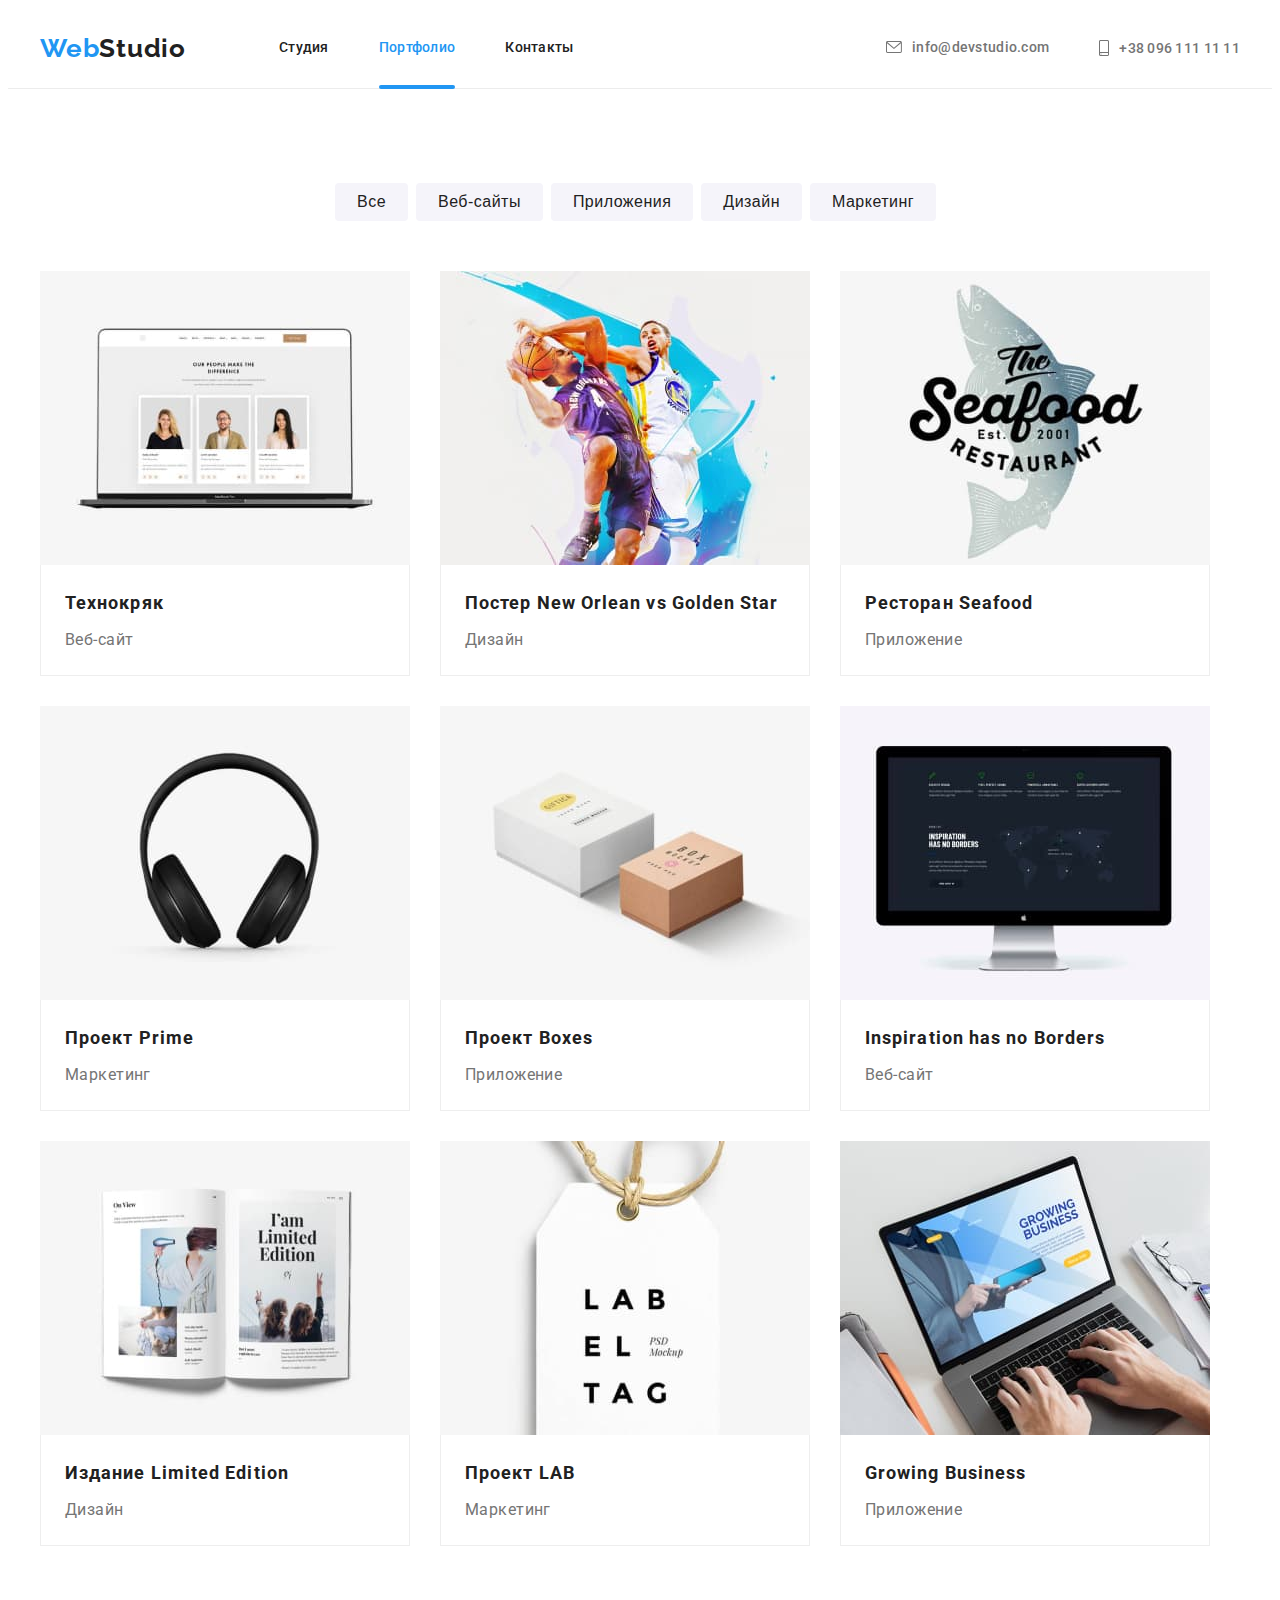
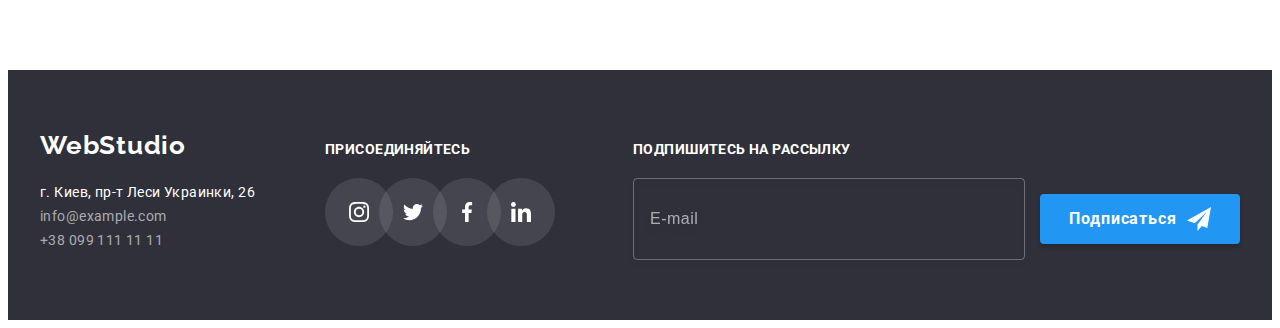
==== commit 55ba1f11: "update index.html" ====
--- a/portfolio.html
+++ b/portfolio.html
@@ -15,46 +15,47 @@
 </head>
 <body>
         <!-- хедер -->
-        <header class="header">
-            <div class="container header-container">
-              <a class="logo-link link" href="./index.html">
-                <span class="logo-web">Web</span>Studio
+       <header class="header">
+      <div class="container header__container">
+        <a class="header__logo link" href="./index.html">
+          <span class="header__logo-web">Web</span>Studio
+        </a>
+        <nav class="header__nav">
+          <ul class="header__list list">
+            <li class="header__list-item ">
+              <a class="header__link link" href="./index.html">Студия</a>
+             
+            </li>
+            <li class="header__list-item">
+              <a class="header__link link  current" href="./portfolio.html">Портфолио</a>
+            </li>
+            <li class="header__list-item">
+              <a class="header__link link" href="">Контакты</a>
+            </li>
+          </ul>
+        </nav>
+        <div class="header__contact">
+          <ul class="list header__contact-list">
+            <li>
+              <a class="link header__contact-link" href="mailto:info@devstudio.com">
+                <svg class="header__icon icon" width="16" height="12">
+                  <use href="./images/icons.svg#icon-mail-header"></use>
+                </svg>
+                info@devstudio.com
               </a>
-              <nav class="header-nav">
-                <ul class="header-list list">
-                  <li class="header-list-item">
-                    <a class="header-link link" href="./index.html">Студия</a>
-                  </li>
-                  <li class="header-list-item">
-                    <a class="header-link link  current" href="./portfolio.html">Портфолио</a>
-                  </li>
-                  <li class="header-list-item">
-                    <a class="header-link link" href="">Контакты</a>
-                  </li>
-                </ul>
-              </nav>
-              <div class="header-contact">
-                <ul class="list contact-list">
-                  <li>
-                    <a class="link contact-link" href="mailto:info@devstudio.com">
-                      <svg class="header-icon icon" width="16" height="12">
-                        <use href="./images/icons.svg#icon-mail-header"></use>
-                      </svg>
-                      info@devstudio.com
-                    </a>
-                  </li>
-                  <li>
-                    <a class="link contact-link" href="tel:+380961111111">
-                      <svg class="header-icon icon" width="10" height="16">
-                        <use href="./images/icons.svg#icon-tel-header"></use>
-                      </svg>
-                      +38 096 111 11 11
-                    </a>
-                  </li>
-                </ul>
-              </div>
-            </div>
-          </header>
+            </li>
+            <li>
+              <a class="link header__contact-link" href="tel:+380961111111">
+                <svg class="header__icon icon" width="10" height="16">
+                  <use href="./images/icons.svg#icon-tel-header"></use>
+                </svg>
+                +38 096 111 11 11
+              </a>
+            </li>
+          </ul>
+        </div>
+      </div>
+    </header>
     
     <main>
         <!-- секція портфоліо -->
--- a/styles/styles.css
+++ b/styles/styles.css
@@ -82,17 +82,17 @@
          .header {
           border-bottom: 1px solid #ECECEC;
          }
-         .header-container {
+         .header__container {
             display: flex;
             align-items: center;
             height: 80px;
            
          }
-         .header-nav {
+         .header__nav {
             display: flex;
             margin-left: 93px;
          }
-         .logo-web {
+         .header__logo-web {
             display: flex;
             font-family: 'Raleway';
             font-style: normal;
@@ -102,7 +102,7 @@
             letter-spacing: 0.03em;
             color:var(--accent-color);
          }
-         .logo-link {
+         .header__logo {
             display: flex;
             font-family: 'Raleway';
             font-style: normal;
@@ -113,12 +113,12 @@
             color:var(--light-theme-txt);
             
          }
-         .header-list {
+         .header__list {
           position: relative;
           
           display: flex;
          }
-         .header-link {
+         .header__link {
            
             display: block;
             font-weight: 500;
@@ -130,29 +130,29 @@
             padding-bottom: 32px;
             transition: color var(--anim);
          }
-         .header-list-item {
+         .header__list-item {
           position: relative;
           
          }
-         .header-list-item:not(:last-child)  {
+         .header__list-item:not(:last-child)  {
             margin-right: 50px;
          }
-         .header-contact {
+         .header__contact {
             margin-left: auto;
          }
-         .contact-link {
+         .header__contact-link {
             margin-left: 50px;
          }
          
          .current {
             color: var(--accent-color);
          }
-         .header-link:hover,
-         .header-link:focus {
+         .header__link:hover,
+         .header__link:focus {
             color: var(--accent-color);
             
          }
-         .contact-list {
+         .header__contact-list {
             display: flex;
             font-weight: 500;
             line-height: 1.07;
@@ -161,27 +161,27 @@
             cursor: pointer;
                
          }
-         .contact-link {
+         .header__contact-link {
              display: flex;
              align-items: center;
              justify-content: center;
              color: var(--content-txt);
              transition: color var(--anim);
          }
-         .header-icon {
+         .header__icon {
           margin-right: 10px;
           fill: currentColor;
          }
          
-         .contact-link.header-link:hover .header-icon,
-         .contact-link.header-link:focus .header-icon {
+         .header__contact-link.header__link:hover .header__icon,
+         .header__contact-link.header__link:focus .header__icon {
           fill: var(--accent-color);
          }
-         .contact-link:hover,
-         .contact-link:focus {
+         .header__contact-link:hover,
+         .header__contact-link:focus {
              color: var(--accent-color);
          }
-         .current.header-link::after {
+         .current.header__link::after {
           content: '';
           position: absolute;
           bottom: -1px;
@@ -213,7 +213,7 @@
 
          }
          
-         .hero-title {
+         .hero__title {
             margin-bottom: 25px;
             
             font-weight: 900;
@@ -224,7 +224,7 @@
             text-transform: uppercase;
             color:var(--dark-theme-txt)
          }
-         .button-hero {
+         .hero__button {
             border: none;
             
            
@@ -241,8 +241,8 @@
             box-shadow: 0px 4px 4px rgba(0, 0, 0, 0.15);
             
             }
-        .button-hero:hover,
-        .button-hero:focus {
+        .hero__button:hover,
+        .hero__button:focus {
           background-color: var(--btn-hover-color);
         }
         .btn {
